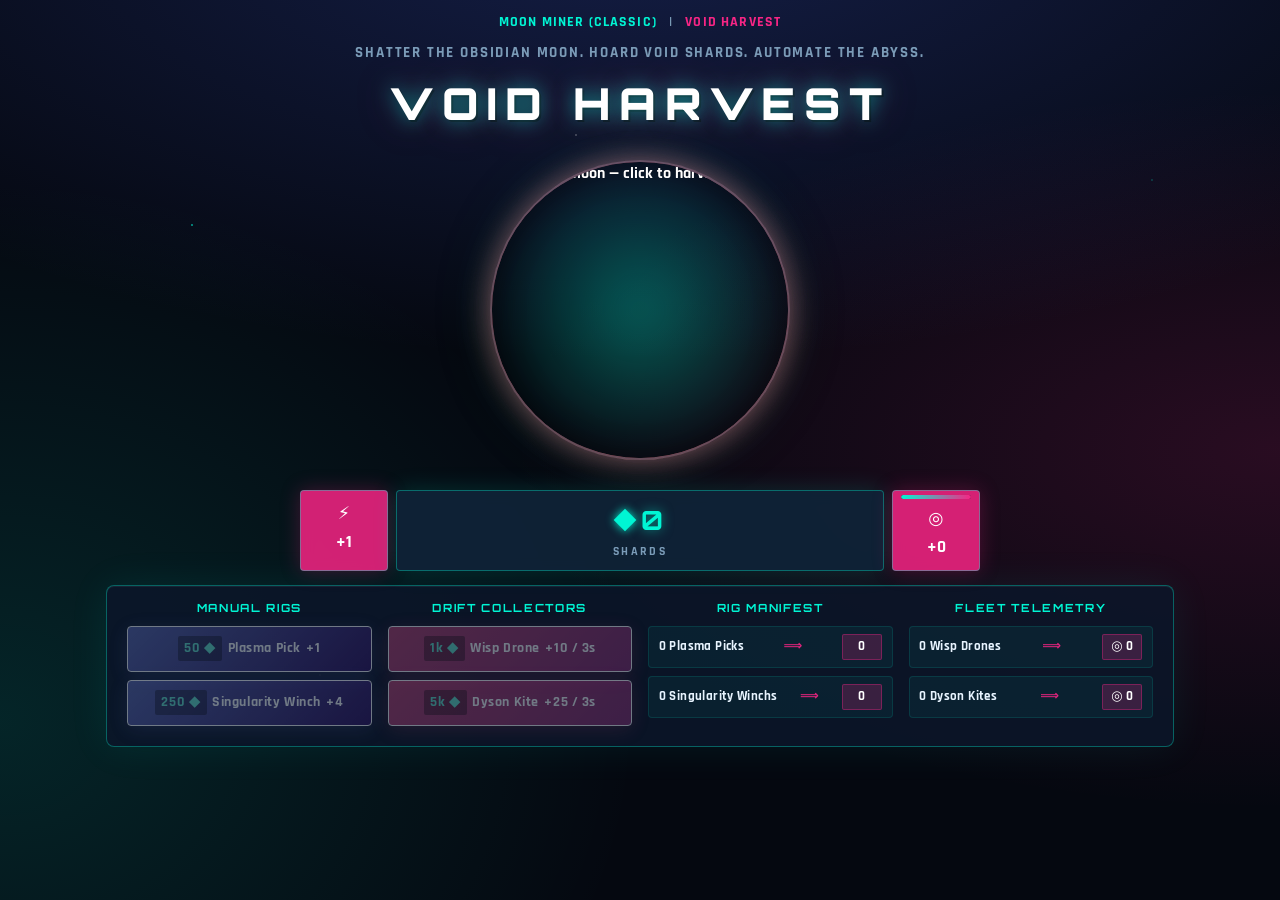
==== void-harvest.html @ 1615ec38 "feat: add Void Harvest alternate theme page Co-authored-by: Cursor <cursoragent@cursor.com>" ====
<!DOCTYPE html>
<html lang="en">
  <head>
    <meta charset="UTF-8" />
    <meta name="viewport" content="width=device-width, initial-scale=1.0" />
    <title>Void Harvest</title>
    <link
      href="https://cdn.jsdelivr.net/npm/bootstrap@5.3.3/dist/css/bootstrap.min.css"
      rel="stylesheet"
      integrity="sha384-QWTKZyjpPEjISv5WaRU9OFeRpok6YctnYmDr5pNlyT2bRjXh0JMhjY6hW+ALEwIH"
      crossorigin="anonymous"
    />
    <link rel="preconnect" href="https://fonts.googleapis.com" />
    <link rel="preconnect" href="https://fonts.gstatic.com" crossorigin />
    <link
      href="https://fonts.googleapis.com/css2?family=Orbitron:wght@700;900&family=Rajdhani:wght@600;700&display=swap"
      rel="stylesheet"
    />
    <link rel="stylesheet" href="void-harvest.css" />
  </head>
  <body>
    <nav class="variant-nav" aria-label="Game variants">
      <a href="index.html" class="nav-link-variant">Moon Miner (classic)</a>
      <span class="nav-sep" aria-hidden="true">|</span>
      <span class="nav-current">Void Harvest</span>
    </nav>

    <main class="game game--void">
      <p class="game-tagline">Shatter the obsidian moon. Hoard void shards. Automate the abyss.</p>
      <h1 class="game-title">VOID HARVEST</h1>

      <section class="play-area">
        <div id="float-container" aria-hidden="true"></div>
        <div class="moon-glow" aria-hidden="true"></div>
        <img
          id="moon"
          src="https://upload.wikimedia.org/wikipedia/commons/thumb/e/e1/FullMoon2010.jpg/480px-FullMoon2010.jpg"
          alt="Obsidian moon — click to harvest void shards"
          width="300"
          height="300"
        />
      </section>

      <section class="hud" aria-label="Harvest status">
        <div class="hud-card hud-click">
          <span class="hud-icon" aria-hidden="true">⚡</span>
          <span id="click-rate" class="hud-value">+1</span>
        </div>

        <div class="hud-card hud-balance">
          <span class="resource-icon" aria-hidden="true"></span>
          <span id="resource-display" class="hud-balance-value">0</span>
          <span class="resource-label">shards</span>
        </div>

        <div class="hud-card hud-auto">
          <div class="auto-progress-wrap">
            <div id="auto-progress" class="auto-progress-bar"></div>
          </div>
          <span class="hud-icon" aria-hidden="true">◎</span>
          <span id="auto-rate" class="hud-value">+0</span>
        </div>
      </section>

      <section class="upgrade-panel container-fluid">
        <div class="row g-3">
          <div class="col-12 col-md-6 col-lg-3">
            <h2 class="panel-heading">MANUAL RIGS</h2>
            <div id="click-upgrade-buttons" class="upgrade-buttons"></div>
          </div>
          <div class="col-12 col-md-6 col-lg-3">
            <h2 class="panel-heading">DRIFT COLLECTORS</h2>
            <div id="auto-upgrade-buttons" class="upgrade-buttons"></div>
          </div>
          <div class="col-12 col-md-6 col-lg-3">
            <h2 class="panel-heading">RIG MANIFEST</h2>
            <div id="click-stats" class="stats-list"></div>
          </div>
          <div class="col-12 col-md-6 col-lg-3">
            <h2 class="panel-heading">FLEET TELEMETRY</h2>
            <div id="auto-stats" class="stats-list"></div>
          </div>
        </div>
      </section>
    </main>

    <script src="void-harvest.js"></script>
  </body>
</html>
---- void-harvest.css ----
:root {
  --void-bg: #050810;
  --panel-bg: rgba(12, 22, 42, 0.88);
  --panel-border: rgba(0, 245, 212, 0.35);
  --hud-accent: rgba(247, 37, 133, 0.85);
  --hud-balance: rgba(15, 35, 55, 0.95);
  --btn-click: linear-gradient(135deg, #4361ee 0%, #3a0ca3 100%);
  --btn-auto: linear-gradient(135deg, #f72585 0%, #b5179e 100%);
  --cyan: #00f5d4;
  --magenta: #f72585;
  --text: #e8f4ff;
  --text-muted: #7b9cb8;
}

* {
  box-sizing: border-box;
}

body {
  margin: 0;
  min-height: 100vh;
  font-family: 'Rajdhani', system-ui, sans-serif;
  font-weight: 700;
  color: var(--text);
  background:
    radial-gradient(ellipse 80% 50% at 50% -10%, rgba(67, 97, 238, 0.25), transparent),
    radial-gradient(ellipse 60% 40% at 100% 50%, rgba(247, 37, 133, 0.15), transparent),
    radial-gradient(ellipse 50% 60% at 0% 80%, rgba(0, 245, 212, 0.12), transparent),
    var(--void-bg);
  background-attachment: fixed;
  overflow-x: hidden;
}

body::before {
  content: '';
  position: fixed;
  inset: 0;
  background-image:
    radial-gradient(1.5px 1.5px at 15% 25%, rgba(0, 245, 212, 0.9), transparent),
    radial-gradient(1px 1px at 45% 15%, rgba(255, 255, 255, 0.7), transparent),
    radial-gradient(1.5px 1.5px at 75% 55%, rgba(247, 37, 133, 0.8), transparent),
    radial-gradient(1px 1px at 25% 75%, rgba(255, 255, 255, 0.5), transparent),
    radial-gradient(1px 1px at 90% 20%, rgba(0, 245, 212, 0.6), transparent);
  pointer-events: none;
  z-index: 0;
  animation: drift-stars 120s linear infinite;
}

@keyframes drift-stars {
  from { transform: translateY(0); }
  to { transform: translateY(-40px); }
}

.variant-nav {
  position: relative;
  z-index: 2;
  text-align: center;
  padding: 0.75rem 1rem 0;
  font-size: 0.9rem;
  letter-spacing: 0.08em;
  text-transform: uppercase;
}

.nav-link-variant {
  color: var(--cyan);
  text-decoration: none;
  transition: color 0.15s, text-shadow 0.15s;
}

.nav-link-variant:hover {
  color: #fff;
  text-shadow: 0 0 12px var(--cyan);
}

.nav-sep {
  margin: 0 0.5rem;
  color: var(--text-muted);
}

.nav-current {
  color: var(--magenta);
}

.game {
  position: relative;
  z-index: 1;
  max-width: 1100px;
  margin: 0 auto;
  padding: 0.5rem 1rem 2rem;
  display: flex;
  flex-direction: column;
  align-items: center;
  gap: 0.85rem;
}

.game-tagline {
  margin: 0;
  font-size: 0.95rem;
  letter-spacing: 0.12em;
  text-transform: uppercase;
  color: var(--text-muted);
  text-align: center;
}

.game-title {
  font-family: 'Orbitron', sans-serif;
  font-size: clamp(1.75rem, 5vw, 2.75rem);
  font-weight: 900;
  margin: 0;
  text-align: center;
  color: #fff;
  letter-spacing: 0.2em;
  text-shadow:
    0 0 20px rgba(0, 245, 212, 0.6),
    0 0 40px rgba(247, 37, 133, 0.35),
    2px 2px 0 rgba(0, 0, 0, 0.5);
}

.play-area {
  position: relative;
  display: flex;
  justify-content: center;
  align-items: center;
  padding: 1rem 0;
}

.moon-glow {
  position: absolute;
  width: min(340px, 75vw);
  height: min(340px, 75vw);
  border-radius: 50%;
  background: radial-gradient(circle, rgba(0, 245, 212, 0.35) 0%, transparent 65%);
  filter: blur(20px);
  animation: pulse-glow 3s ease-in-out infinite;
}

@keyframes pulse-glow {
  0%, 100% { opacity: 0.7; transform: scale(1); }
  50% { opacity: 1; transform: scale(1.05); }
}

#float-container {
  position: absolute;
  inset: 0;
  pointer-events: none;
  overflow: visible;
}

.float-text {
  position: absolute;
  font-family: 'Orbitron', sans-serif;
  font-size: 1.5rem;
  font-weight: 900;
  color: var(--cyan);
  text-shadow: 0 0 16px var(--cyan), 0 0 32px var(--magenta);
  animation: void-float 0.85s ease-out forwards;
  transform: translate(-50%, -50%);
}

@keyframes void-float {
  0% {
    opacity: 1;
    transform: translate(-50%, -50%) scale(1);
  }
  100% {
    opacity: 0;
    transform: translate(-50%, -130%) scale(1.2);
  }
}

#moon {
  position: relative;
  max-width: min(300px, 68vw);
  height: auto;
  border-radius: 50%;
  cursor: pointer;
  filter: grayscale(0.4) contrast(1.2) hue-rotate(180deg) saturate(0.8);
  box-shadow:
    0 0 30px rgba(0, 245, 212, 0.4),
    0 0 60px rgba(247, 37, 133, 0.2),
    inset 0 0 40px rgba(0, 0, 0, 0.5);
  border: 2px solid rgba(0, 245, 212, 0.4);
  transition: transform 0.12s ease, box-shadow 0.12s ease;
  user-select: none;
}

#moon:hover {
  box-shadow:
    0 0 40px rgba(0, 245, 212, 0.6),
    0 0 80px rgba(247, 37, 133, 0.35);
}

#moon:active {
  transform: scale(0.94);
}

.hud {
  display: flex;
  flex-wrap: wrap;
  justify-content: center;
  align-items: stretch;
  gap: 0.5rem;
  width: 100%;
  max-width: 680px;
}

.hud-card {
  display: flex;
  align-items: center;
  justify-content: center;
  gap: 0.4rem;
  padding: 0.55rem 0.9rem;
  border-radius: 4px;
  font-size: 1.05rem;
  border: 1px solid var(--panel-border);
  backdrop-filter: blur(8px);
}

.hud-click,
.hud-auto {
  background: var(--hud-accent);
  color: #fff;
  min-width: 88px;
  flex-direction: column;
  position: relative;
  box-shadow: 0 0 20px rgba(247, 37, 133, 0.25);
}

.hud-auto {
  padding-top: 1.2rem;
}

.hud-balance {
  background: var(--hud-balance);
  flex: 1;
  min-width: 200px;
  flex-wrap: wrap;
  gap: 0.25rem 0.5rem;
  box-shadow: 0 0 24px rgba(0, 245, 212, 0.15);
}

.hud-balance-value {
  font-family: 'Orbitron', sans-serif;
  font-size: clamp(1.2rem, 4vw, 1.65rem);
  color: var(--cyan);
  text-shadow: 0 0 12px rgba(0, 245, 212, 0.5);
}

.resource-label {
  font-size: 0.75rem;
  letter-spacing: 0.2em;
  text-transform: uppercase;
  color: var(--text-muted);
  width: 100%;
  text-align: center;
}

.hud-icon {
  font-size: 1.1rem;
  line-height: 1;
}

.resource-icon {
  display: inline-block;
  width: 1rem;
  height: 1rem;
  background: var(--cyan);
  transform: rotate(45deg);
  box-shadow: 0 0 10px var(--cyan);
}

.auto-progress-wrap {
  position: absolute;
  top: 4px;
  left: 8px;
  right: 8px;
  height: 4px;
  background: rgba(0, 0, 0, 0.4);
  border-radius: 2px;
  overflow: hidden;
}

.auto-progress-bar {
  height: 100%;
  width: 0;
  background: linear-gradient(90deg, var(--cyan), var(--magenta));
  border-radius: 2px;
  box-shadow: 0 0 8px var(--cyan);
}

.auto-progress-bar.animate {
  animation: auto-tick 3s linear forwards;
}

@keyframes auto-tick {
  from { width: 0; }
  to { width: 100%; }
}

.upgrade-panel {
  width: 100%;
  background: var(--panel-bg);
  border: 1px solid var(--panel-border);
  border-radius: 8px;
  padding: 1rem 1.25rem 1.25rem;
  box-shadow:
    0 0 40px rgba(0, 245, 212, 0.08),
    inset 0 1px 0 rgba(255, 255, 255, 0.06);
}

.panel-heading {
  font-family: 'Orbitron', sans-serif;
  font-size: 0.7rem;
  font-weight: 700;
  letter-spacing: 0.15em;
  margin: 0 0 0.65rem;
  text-align: center;
  color: var(--cyan);
}

.upgrade-buttons {
  display: flex;
  flex-direction: column;
  gap: 0.5rem;
}

.upgrade-btn {
  display: flex;
  flex-wrap: wrap;
  align-items: center;
  justify-content: center;
  gap: 0.35rem;
  padding: 0.6rem 0.75rem;
  border: 1px solid rgba(255, 255, 255, 0.15);
  border-radius: 4px;
  color: #fff;
  font-family: 'Rajdhani', sans-serif;
  font-weight: 700;
  font-size: 0.88rem;
  letter-spacing: 0.04em;
  transition: transform 0.1s, box-shadow 0.15s, opacity 0.15s;
}

.upgrade-btn-click {
  background: var(--btn-click);
  box-shadow: 0 4px 20px rgba(67, 97, 238, 0.35);
}

.upgrade-btn-auto {
  background: var(--btn-auto);
  box-shadow: 0 4px 20px rgba(247, 37, 133, 0.35);
}

.upgrade-btn:hover:not(:disabled) {
  transform: translateY(-2px);
  box-shadow: 0 6px 24px rgba(0, 245, 212, 0.25);
}

.upgrade-btn:active:not(:disabled) {
  transform: translateY(1px);
}

.upgrade-btn:disabled {
  opacity: 0.45;
  cursor: not-allowed;
  filter: grayscale(0.5);
}

.upgrade-price {
  background: rgba(0, 0, 0, 0.35);
  padding: 0.12rem 0.4rem;
  border-radius: 2px;
  color: var(--cyan);
}

.stats-list {
  display: flex;
  flex-direction: column;
  gap: 0.45rem;
}

.stat-row {
  display: flex;
  align-items: center;
  justify-content: space-between;
  gap: 0.5rem;
  background: rgba(0, 245, 212, 0.06);
  border: 1px solid rgba(0, 245, 212, 0.12);
  border-radius: 4px;
  padding: 0.45rem 0.6rem;
  font-size: 0.82rem;
  letter-spacing: 0.03em;
}

.stat-arrow {
  color: var(--magenta);
  opacity: 0.9;
}

.stat-total {
  background: rgba(247, 37, 133, 0.2);
  border: 1px solid rgba(247, 37, 133, 0.35);
  padding: 0.15rem 0.45rem;
  border-radius: 2px;
  min-width: 2.5rem;
  text-align: center;
  color: #fff;
}

@media (max-width: 768px) {
  .hud {
    flex-direction: column;
    align-items: stretch;
  }

  .hud-click,
  .hud-auto {
    flex-direction: row;
    padding-top: 0.55rem;
  }

  .auto-progress-wrap {
    position: static;
    flex: 1;
    margin-right: 0.5rem;
  }

  .resource-label {
    width: auto;
  }
}
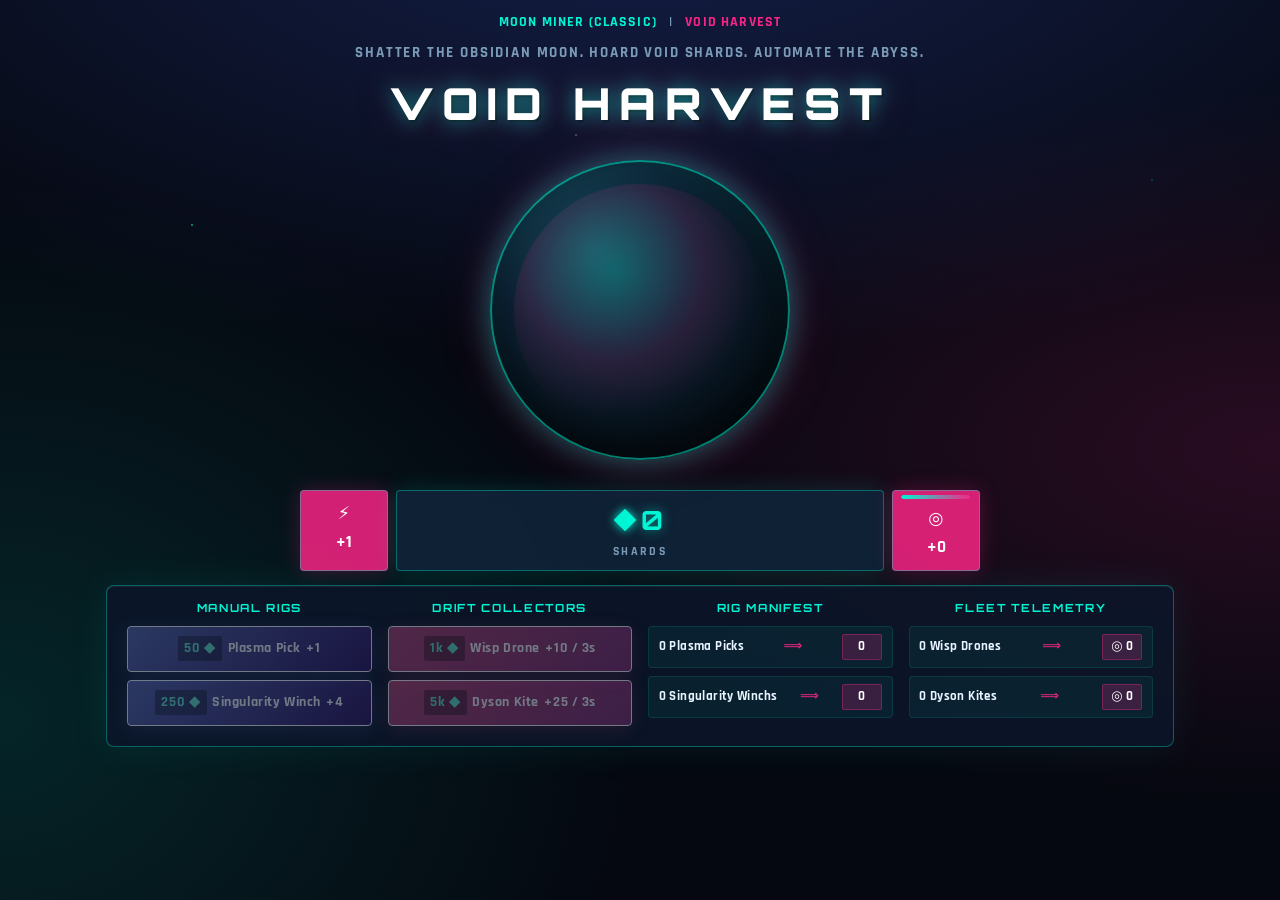
==== commit f2dfffce: "fix: Void Harvest gradient moon with accessible button, no image asset Co-authored-by: Cursor <curso" ====
--- a/void-harvest.html
+++ b/void-harvest.html
@@ -32,13 +32,12 @@
       <section class="play-area">
         <div id="float-container" aria-hidden="true"></div>
         <div class="moon-glow" aria-hidden="true"></div>
-        <img
+        <button
+          type="button"
           id="moon"
-          src="https://upload.wikimedia.org/wikipedia/commons/thumb/e/e1/FullMoon2010.jpg/480px-FullMoon2010.jpg"
-          alt="Obsidian moon — click to harvest void shards"
-          width="300"
-          height="300"
-        />
+          class="moon-body"
+          aria-label="Click to harvest void shards"
+        ></button>
       </section>
 
       <section class="hud" aria-label="Harvest status">
--- a/void-harvest.css
+++ b/void-harvest.css
@@ -126,17 +126,29 @@
 
 .moon-glow {
   position: absolute;
-  width: min(340px, 75vw);
-  height: min(340px, 75vw);
+  width: min(300px, 68vw);
+  height: min(300px, 68vw);
   border-radius: 50%;
-  background: radial-gradient(circle, rgba(0, 245, 212, 0.35) 0%, transparent 65%);
-  filter: blur(20px);
+  background: radial-gradient(
+    circle,
+    rgba(0, 245, 212, 0.45) 0%,
+    rgba(247, 37, 133, 0.25) 45%,
+    transparent 70%
+  );
+  filter: blur(24px);
   animation: pulse-glow 3s ease-in-out infinite;
+  pointer-events: none;
 }
 
 @keyframes pulse-glow {
-  0%, 100% { opacity: 0.7; transform: scale(1); }
-  50% { opacity: 1; transform: scale(1.05); }
+  0%, 100% {
+    opacity: 0.65;
+    transform: scale(1);
+  }
+  50% {
+    opacity: 1;
+    transform: scale(1.12);
+  }
 }
 
 #float-container {
@@ -168,30 +180,94 @@
   }
 }
 
-#moon {
+.moon-body {
   position: relative;
-  max-width: min(300px, 68vw);
-  height: auto;
+  z-index: 1;
+  width: min(300px, 68vw);
+  height: min(300px, 68vw);
+  padding: 0;
+  border: none;
   border-radius: 50%;
   cursor: pointer;
-  filter: grayscale(0.4) contrast(1.2) hue-rotate(180deg) saturate(0.8);
+  background: radial-gradient(
+    circle at 35% 30%,
+    #1a4a5c 0%,
+    #0d2235 35%,
+    #061018 70%,
+    #020508 100%
+  );
   box-shadow:
-    0 0 30px rgba(0, 245, 212, 0.4),
-    0 0 60px rgba(247, 37, 133, 0.2),
-    inset 0 0 40px rgba(0, 0, 0, 0.5);
-  border: 2px solid rgba(0, 245, 212, 0.4);
+    0 0 30px rgba(0, 245, 212, 0.35),
+    0 0 55px rgba(247, 37, 133, 0.2),
+    inset 0 -20px 40px rgba(0, 0, 0, 0.5),
+    inset 0 12px 24px rgba(0, 245, 212, 0.08);
   transition: transform 0.12s ease, box-shadow 0.12s ease;
+  animation: moon-core-pulse 3s ease-in-out infinite;
   user-select: none;
 }
 
-#moon:hover {
+.moon-body::before {
+  content: '';
+  position: absolute;
+  inset: 8%;
+  border-radius: 50%;
+  background: radial-gradient(
+    circle at 40% 35%,
+    rgba(0, 245, 212, 0.2) 0%,
+    rgba(247, 37, 133, 0.12) 40%,
+    transparent 65%
+  );
+  animation: moon-shimmer 3s ease-in-out infinite;
+  pointer-events: none;
+}
+
+.moon-body::after {
+  content: '';
+  position: absolute;
+  inset: 0;
+  border-radius: 50%;
+  box-shadow: inset 0 0 0 2px rgba(0, 245, 212, 0.5);
+  pointer-events: none;
+}
+
+@keyframes moon-core-pulse {
+  0%, 100% {
+    box-shadow:
+      0 0 28px rgba(0, 245, 212, 0.3),
+      0 0 50px rgba(247, 37, 133, 0.18),
+      inset 0 -20px 40px rgba(0, 0, 0, 0.5),
+      inset 0 12px 24px rgba(0, 245, 212, 0.06);
+  }
+  50% {
+    box-shadow:
+      0 0 42px rgba(0, 245, 212, 0.55),
+      0 0 72px rgba(247, 37, 133, 0.35),
+      inset 0 -20px 40px rgba(0, 0, 0, 0.5),
+      inset 0 12px 28px rgba(0, 245, 212, 0.14);
+  }
+}
+
+@keyframes moon-shimmer {
+  0%, 100% { opacity: 0.7; }
+  50% { opacity: 1; }
+}
+
+.moon-body:hover {
+  animation-play-state: paused;
   box-shadow:
-    0 0 40px rgba(0, 245, 212, 0.6),
-    0 0 80px rgba(247, 37, 133, 0.35);
-}
-
-#moon:active {
+    0 0 44px rgba(0, 245, 212, 0.6),
+    0 0 78px rgba(247, 37, 133, 0.38),
+    inset 0 -20px 40px rgba(0, 0, 0, 0.5),
+    inset 0 12px 28px rgba(0, 245, 212, 0.16);
+}
+
+.moon-body:active {
   transform: scale(0.94);
+}
+
+.moon-body:focus-visible {
+  outline: 2px solid var(--cyan);
+  outline-offset: 4px;
 }
 
 .hud {
